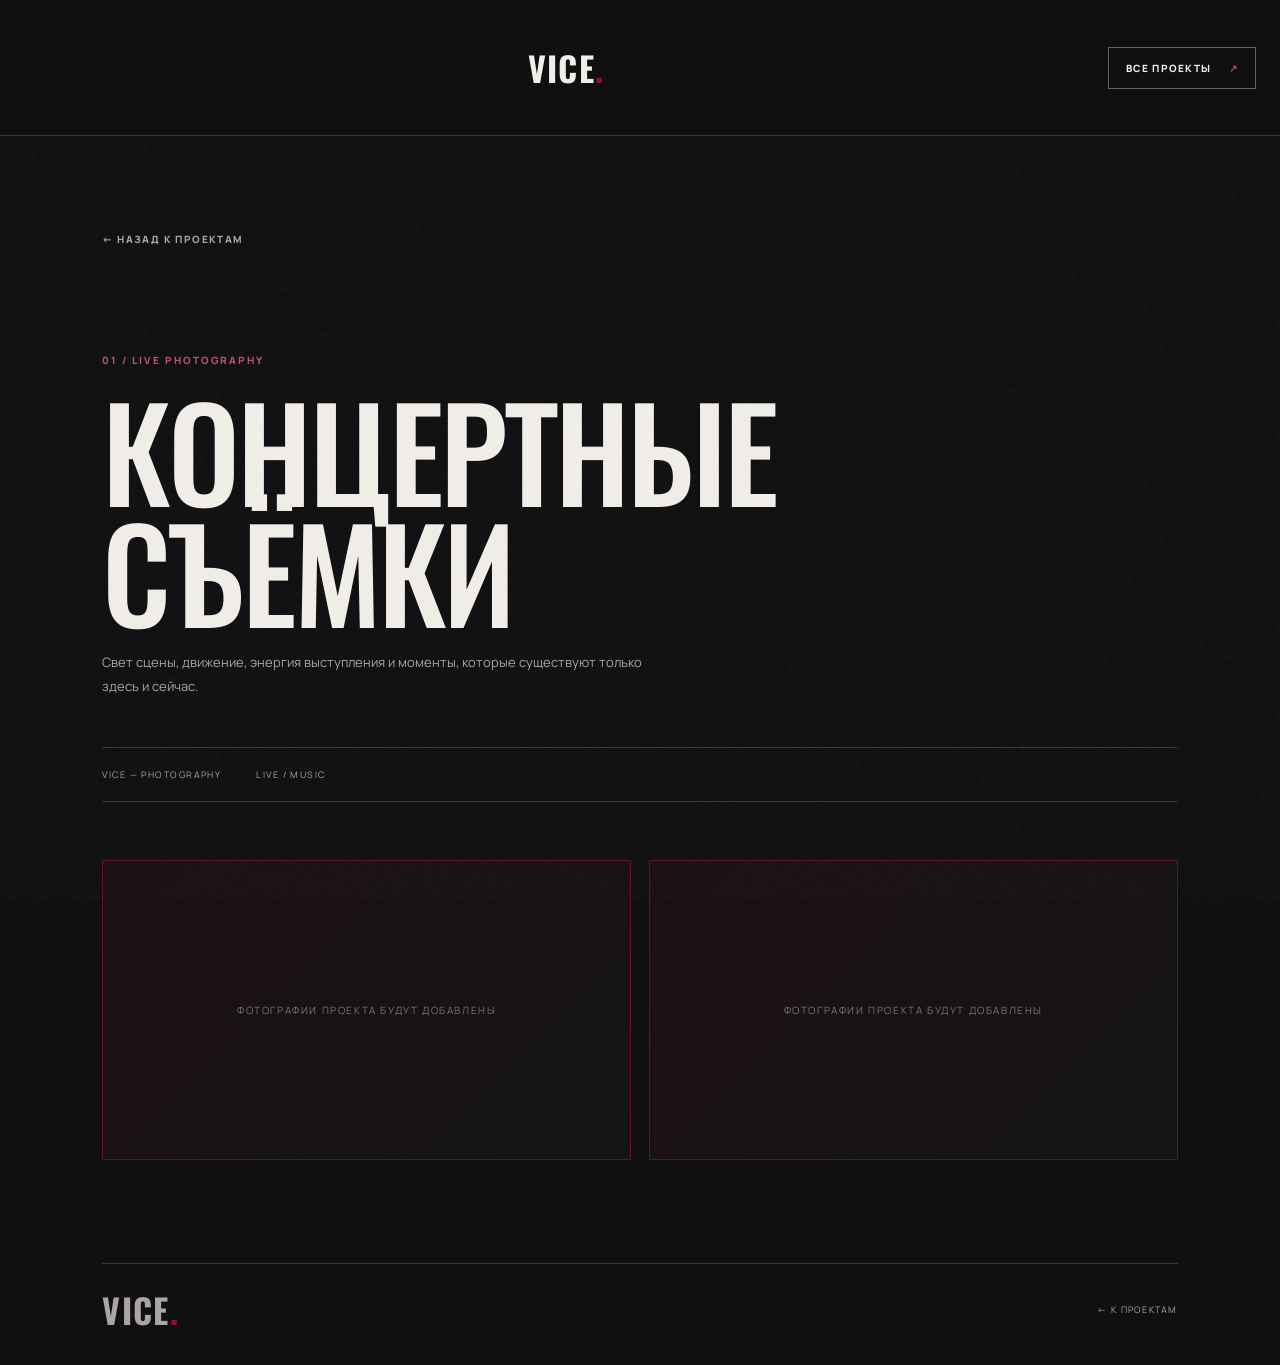
==== concerts.html @ e830e114 "Add concert photography case page" ====
<!doctype html>
<html lang="ru">
<head>
  <meta charset="utf-8">
  <meta name="viewport" content="width=device-width, initial-scale=1">
  <meta name="theme-color" content="#101012">
  <meta name="description" content="VICE — концертные съёмки.">
  <title>VICE — Концертные съёмки</title>
  <link rel="preconnect" href="https://fonts.googleapis.com">
  <link rel="preconnect" href="https://fonts.gstatic.com" crossorigin>
  <link href="https://fonts.googleapis.com/css2?family=Manrope:wght@400;500;600;700;800&family=Oswald:wght@400;500;600;700&display=swap" rel="stylesheet">
  <link rel="stylesheet" href="styles.css?v=20261118-8">
  <style>
    .case-page{min-height:calc(100svh - 86px);padding:7vw 8vw 8vw}
    .case-back{display:inline-flex;align-items:center;gap:14px;color:#aaa5a2;font-size:10px;font-weight:800;letter-spacing:.14em;transition:color .2s}
    .case-back:hover{color:#fff}
    .case-kicker{margin-top:105px;color:#bd5267;font-size:10px;font-weight:800;letter-spacing:.2em}
    .case-title{margin:22px 0 18px;font:500 clamp(54px,10vw,130px)/.95 var(--display);letter-spacing:-.025em;text-transform:uppercase}
    .case-description{max-width:560px;color:#aaa5a2;font-size:13px;line-height:1.9}
    .case-meta{display:flex;gap:35px;margin-top:48px;padding:20px 0;border-top:1px solid rgba(255,255,255,.16);border-bottom:1px solid rgba(255,255,255,.16);color:#aaa5a2;font-size:9px;letter-spacing:.16em;text-transform:uppercase}
    .case-gallery{margin-top:58px;display:grid;grid-template-columns:1fr 1fr;gap:18px}
    .case-placeholder{min-height:300px;border:1px solid rgba(139,16,40,.65);background:linear-gradient(135deg,rgba(139,16,40,.10),rgba(255,255,255,.015));display:flex;align-items:center;justify-content:center;text-align:center;padding:25px;color:#777;font-size:10px;letter-spacing:.16em}
    .case-footer{margin:0 8vw 30px;padding-top:20px;border-top:1px solid rgba(255,255,255,.16);display:flex;justify-content:space-between;align-items:center;color:#aaa5a2;font-size:9px;letter-spacing:.14em}
    @media(max-width:600px){.case-page{padding:8vw 7vw 16vw}.case-kicker{margin-top:85px}.case-meta{gap:16px;flex-wrap:wrap}.case-gallery{grid-template-columns:1fr}.case-placeholder{min-height:230px}.case-footer{margin-left:7vw;margin-right:7vw}}
  </style>
</head>
<body>
  <div class="grain" aria-hidden="true"></div>
  <header class="site-header">
    <a class="wordmark" href="index.html">VICE<span>.</span></a>
    <a class="header-cta" href="index.html#works">ВСЕ ПРОЕКТЫ <span>↗</span></a>
  </header>
  <main class="case-page">
    <a class="case-back" href="index.html#works">← НАЗАД К ПРОЕКТАМ</a>
    <div class="case-kicker">01 / LIVE PHOTOGRAPHY</div>
    <h1 class="case-title">Концертные съёмки</h1>
    <p class="case-description">Свет сцены, движение, энергия выступления и моменты, которые существуют только здесь и сейчас.</p>
    <div class="case-meta"><span>VICE — PHOTOGRAPHY</span><span>LIVE / MUSIC</span></div>
    <section class="case-gallery" aria-label="Фотографии проекта">
      <div class="case-placeholder">ФОТОГРАФИИ ПРОЕКТА БУДУТ ДОБАВЛЕНЫ</div>
      <div class="case-placeholder">ФОТОГРАФИИ ПРОЕКТА БУДУТ ДОБАВЛЕНЫ</div>
    </section>
  </main>
  <footer class="case-footer"><a class="wordmark" href="index.html">VICE<span>.</span></a><a href="index.html#works">← К ПРОЕКТАМ</a></footer>
  <script src="script.js"></script>
</body>
</html>
---- styles.css ----
@import url('https://fonts.googleapis.com/css2?family=Manrope:wght@400;500;600;700;800&family=Oswald:wght@400;500;600;700&display=swap');
:root{--bg:#101012;--panel:#171719;--text:#f1eee9;--muted:#9b9998;--red:#8b1028;--line:rgba(255,255,255,.16);--display:'Oswald',sans-serif;--body:'Manrope',sans-serif}
*{box-sizing:border-box}html{scroll-behavior:smooth}body{margin:0;background:var(--bg);color:var(--text);font-family:var(--body);overflow-x:hidden}a{color:inherit;text-decoration:none}.grain{position:fixed;inset:0;pointer-events:none;z-index:20;opacity:.055;background-image:url("data:image/svg+xml,%3Csvg viewBox='0 0 180 180' xmlns='http://www.w3.org/2000/svg'%3E%3Cfilter id='n'%3E%3CfeTurbulence type='fractalNoise' baseFrequency='.9' numOctaves='3' stitchTiles='stitch'/%3E%3C/filter%3E%3Crect width='100%25' height='100%25' filter='url(%23n)' opacity='.5'/%3E%3C/svg%3E")}
.site-header{height:86px;padding:0 5.2vw;display:flex;align-items:center;justify-content:space-between;border-bottom:1px solid var(--line);position:sticky;top:0;z-index:30;width:100%;background:rgba(16,16,18,.94);backdrop-filter:blur(14px);-webkit-backdrop-filter:blur(14px);transition:height .32s ease,padding .32s ease,background .32s ease}.wordmark{font:700 34px var(--display);letter-spacing:.04em;transition:font-size .32s ease,transform .32s ease}.wordmark span,.statement-mark span{color:var(--red)}.site-header.is-scrolled{height:62px;padding-left:5.2vw;padding-right:5.2vw;background:rgba(16,16,18,.97);box-shadow:0 8px 28px rgba(0,0,0,.18)}.site-header.is-scrolled .wordmark{font-size:27px}.site-header.is-scrolled .header-cta{padding-top:10px;padding-bottom:10px}.main-nav{display:flex;gap:42px;margin-left:10%}.main-nav a,.header-cta{font-size:10px;font-weight:800;letter-spacing:.13em}.main-nav a{color:#c6c3bf;transition:color .2s}.main-nav a:hover,.header-cta:hover{color:#fff}.header-cta{border:1px solid rgba(255,255,255,.35);padding:13px 17px}.header-cta span{color:#c14a61;margin-left:14px}.menu-toggle{display:none;background:none;border:0}
.hero{height:min(850px,100svh);min-height:680px;position:relative;display:flex;align-items:center;padding:100px 10vw 70px;overflow:hidden;background:radial-gradient(ellipse at 72% 43%,#54202a 0,#25161b 28%,#101012 68%)}.hero-image{position:absolute;inset:0 0 0 32%;background:linear-gradient(90deg,#101012 0%,rgba(16,16,18,.48) 34%,rgba(16,16,18,.12) 100%),linear-gradient(0deg,rgba(16,16,18,.65),transparent 55%),url('images/hero.jpg') center 42%/cover no-repeat;opacity:.78}.hero-image-note{position:absolute;right:9%;bottom:12%;font-size:9px;letter-spacing:.2em;color:rgba(255,255,255,.52);border:1px solid rgba(255,255,255,.25);padding:10px 13px}.hero-shade{position:absolute;inset:0;background:linear-gradient(90deg,#101012 0%,rgba(16,16,18,.86) 30%,transparent 100%)}.hero-content{position:relative;z-index:2;width:min(720px,75%)}.eyebrow,.section-kicker{font-size:10px;font-weight:800;letter-spacing:.18em;color:#aaa5a2}.eyebrow{display:flex;align-items:center;gap:13px}.eyebrow-line{height:1px;width:35px;background:var(--red)}h1,h2,.intro-big,.statement p,.contact-title p{font-family:var(--display);font-weight:600;letter-spacing:-.025em}h1{font-size:clamp(90px,13vw,190px);line-height:.82;margin:36px 0 32px}h1 em,h2 em,.intro-big span,.statement em,.contact-title em{font-style:normal;color:var(--red)}.hero-bottom{display:flex;align-items:center;justify-content:space-between;max-width:420px}.hero-bottom p{font-size:12px;line-height:1.9;color:#c2bfbc}.round-link{width:48px;height:48px;border:1px solid rgba(255,255,255,.55);border-radius:50%;display:grid;place-items:center;font-size:22px;transition:.25s}.round-link:hover{background:var(--red);border-color:var(--red);transform:translateY(4px)}.hero-index{position:absolute;bottom:45px;right:5.2vw;font:18px var(--display);letter-spacing:.08em}.hero-index span{color:var(--red);padding:0 8px}.hero-side-label{position:absolute;right:5.2vw;top:48%;writing-mode:vertical-rl;font-size:8px;letter-spacing:.22em;color:#a19a98}
.section-wrap{padding-left:10vw;padding-right:10vw}.intro{padding-top:145px;padding-bottom:150px;display:grid;grid-template-columns:1fr 2fr;gap:5vw}.section-kicker span{color:#c13d57}.intro-big{font-size:clamp(55px,8vw,112px);line-height:.94;margin:0}.intro-foot{display:flex;align-items:flex-end;justify-content:space-between;margin-top:36px}.intro-foot p{max-width:390px;color:#a9a5a2;font-size:13px;line-height:1.9}.asterisk{font-size:55px;color:var(--red);line-height:1}
.works{padding-top:100px;padding-bottom:145px;background:#151517}.section-heading{display:flex;align-items:flex-end;justify-content:space-between;margin-bottom:55px}.section-heading h2,.about-content h2{font-size:clamp(62px,8vw,110px);line-height:.9;margin:25px 0 0}.section-heading>p{font-size:12px;line-height:1.8;color:#9c9896;padding-bottom:7px}.project-grid{display:grid;grid-template-columns:1.18fr .82fr;gap:34px;align-items:start}.project-small{margin-top:115px}.project-visual{position:relative;overflow:hidden;background:#242124;min-height:360px;aspect-ratio:1.12/1}.project-large .project-visual{aspect-ratio:1.12/1}.project-small .project-visual{aspect-ratio:.9/1}.visual-concert{background:linear-gradient(135deg,rgba(12,12,14,.1),rgba(12,12,14,.5)),url('images/concert.jpg') center/cover,#40232c}.visual-portrait{background:linear-gradient(135deg,rgba(12,12,14,.08),rgba(12,12,14,.48)),url('images/portraits.jpg') center/cover,#272326}.placeholder-label{position:absolute;left:20px;bottom:20px;font-size:9px;letter-spacing:.15em;color:rgba(255,255,255,.65);border:1px solid rgba(255,255,255,.35);padding:9px 11px}.project-arrow{position:absolute;right:20px;top:20px;width:42px;height:42px;border:1px solid rgba(255,255,255,.5);border-radius:50%;display:grid;place-items:center;transition:.2s}.project:hover .project-arrow{background:var(--red);border-color:var(--red);transform:rotate(45deg)}.project-meta{display:flex;justify-content:space-between;align-items:flex-end;padding-top:20px}.project-number,.project-type{font-size:9px;letter-spacing:.15em;color:#a6a09d}.project-meta h3{font:500 32px/1.05 var(--display);margin:10px 0 0}.project-type{padding-bottom:4px}
.statement{padding:105px 10vw 115px;text-align:center;background:var(--red);position:relative;overflow:hidden}.statement-mark{font:700 55px var(--display);opacity:.8}.statement-mark span{color:#211317}.statement p{font-size:clamp(52px,9vw,125px);line-height:.95;margin:22px 0}.statement em{color:#211317}.statement>span{font-size:9px;letter-spacing:.22em;color:rgba(255,255,255,.72)}
.about-strip{padding-top:145px;padding-bottom:150px;display:grid;grid-template-columns:1fr 2fr;gap:5vw}.about-content{display:grid;grid-template-columns:1.2fr .8fr;column-gap:5vw;align-items:end}.about-content h2{grid-column:1/-1;margin:0 0 36px}.about-content p{font-size:13px;line-height:1.9;color:#aaa5a2;max-width:360px;margin:0}.text-link{font-size:10px;letter-spacing:.15em;font-weight:800;border-bottom:1px solid var(--red);padding-bottom:12px;justify-self:start}.text-link span{color:#c13d57;margin-left:20px}
.contact-section{background:#171719;padding:35px 5.2vw 25px}.contact-top{display:flex;justify-content:space-between;border-bottom:1px solid var(--line);padding-bottom:18px;font-size:9px;letter-spacing:.16em;color:#aaa5a2}.contact-main{padding:100px 5vw 110px;display:grid;grid-template-columns:1fr 1fr;gap:8vw;align-items:center}.contact-title{display:flex;flex-direction:column;align-items:flex-start}.mail-symbol{font-size:31px;color:var(--red);margin-bottom:24px}.contact-title p{font-size:clamp(58px,7vw,100px);line-height:.9;margin:0}.contact-caption{font-size:9px;letter-spacing:.2em;color:#a7a19e;margin-top:27px}.contact-list a{display:grid;grid-template-columns:70px 25px 1fr 25px;align-items:center;border-bottom:1px solid var(--line);padding:22px 0;font-size:13px;transition:padding .2s}.contact-list a:hover{padding-left:10px}.contact-label{font-size:10px;font-weight:800;letter-spacing:.13em;color:#8b1028}.contact-dash{color:#eee}.contact-list b{font-size:18px;font-weight:400;text-align:right}.site-footer{border-top:1px solid var(--line);padding-top:22px;display:flex;align-items:center;justify-content:space-between}.site-footer .wordmark{font-size:27px}.site-footer>span,.site-footer>a:last-child{font-size:8px;letter-spacing:.16em;color:#aaa5a2}
@media(max-width:800px){.site-header{height:72px;padding:0 6vw}.site-header.is-scrolled{height:58px;padding-left:6vw;padding-right:6vw}.main-nav{gap:20px;margin-left:0}.main-nav a,.header-cta{font-size:8px}.hero{min-height:650px;height:90svh;padding-left:7vw}.hero-image{left:12%;opacity:.58}.hero-content{width:90%}.hero-side-label{display:none}.section-wrap{padding-left:7vw;padding-right:7vw}.intro,.about-strip{grid-template-columns:1fr;gap:35px;padding-top:100px;padding-bottom:105px}.intro-foot{max-width:570px}.works{padding-top:85px;padding-bottom:100px}.project-grid{gap:22px}.project-small{margin-top:75px}.project-visual{min-height:260px}.contact-main{padding:80px 2vw;gap:5vw}.contact-title p{font-size:clamp(54px,8vw,80px)}}
@media(max-width:560px){.site-header{height:68px}.site-header.is-scrolled{height:54px;padding-left:6vw;padding-right:6vw}.site-header.is-scrolled .wordmark{font-size:25px}.wordmark{font-size:30px}.main-nav{display:none;position:absolute;top:68px;left:0;right:0;background:#171719;padding:25px 7vw 30px;flex-direction:column;gap:22px;border-bottom:1px solid var(--line)}.main-nav.open{display:flex}.main-nav a{font-size:11px}.header-cta{margin-left:auto;margin-right:18px;padding:11px 12px}.menu-toggle{display:flex;width:27px;height:25px;flex-direction:column;justify-content:center;gap:6px;padding:0}.menu-toggle span{height:1px;width:25px;background:#fff}.hero{min-height:680px;height:92svh;padding:110px 7vw 70px}.hero-image{inset:0 0 0 0;background-position:58% center;opacity:.52}.hero-shade{background:linear-gradient(90deg,rgba(16,16,18,.92),rgba(16,16,18,.35)),linear-gradient(0deg,#101012 0%,transparent 45%)}.hero-content{width:100%}h1{font-size:clamp(82px,21vw,125px);margin:34px 0}.hero-bottom{max-width:100%}.hero-index{bottom:25px;right:7vw}.intro{padding-top:85px;padding-bottom:90px}.intro-big{font-size:clamp(54px,14vw,78px)}.intro-foot p{font-size:12px}.asterisk{font-size:40px}.works{padding-top:75px;padding-bottom:85px}.section-heading{align-items:flex-end;margin-bottom:35px}.section-heading h2,.about-content h2{font-size:clamp(58px,15vw,82px)}.section-heading>p{font-size:10px}.project-grid{grid-template-columns:1fr;gap:45px}.project-small{margin-top:0;width:83%;justify-self:end}.project-visual{min-height:0}.project-meta h3{font-size:29px}.project-type{font-size:8px}.statement{padding:80px 5vw}.statement p{font-size:clamp(48px,12vw,72px)}.statement>span{font-size:8px}.about-strip{padding-top:85px;padding-bottom:90px}.about-content{grid-template-columns:1fr;gap:24px}.about-content h2{margin-bottom:5px}.about-content p{font-size:12px}.contact-section{padding:25px 6vw 20px}.contact-main{grid-template-columns:1fr;gap:55px;padding:65px 0 75px}.contact-title p{font-size:clamp(64px,16vw,88px)}.contact-list a{grid-template-columns:55px 18px 1fr 20px;font-size:11px;padding:19px 0}.contact-list b{font-size:16px}.site-footer{gap:10px}.site-footer>span{display:none}.site-footer>a:last-child{font-size:8px}}


/* VICE animated editorial masthead */
.masthead-banner{height:clamp(390px,43vw,570px);min-height:360px;position:relative;overflow:hidden;background:#f1eee5;color:#8b1028;border-top:9px solid #101012;border-bottom:9px solid #101012;isolation:isolate}
.masthead-banner:before{content:"";position:absolute;inset:0;pointer-events:none;opacity:.12;background-image:radial-gradient(#6b5b50 .65px,transparent .65px);background-size:4px 4px;z-index:0}
.marquee-row{position:absolute;left:0;width:100%;overflow:hidden;white-space:nowrap;font-family:var(--display);font-size:clamp(54px,8.2vw,116px);font-weight:600;line-height:.95;letter-spacing:.005em;color:#8b1028;z-index:1}
.marquee-one{top:12%}.marquee-two{top:39%}.marquee-three{top:66%}
.marquee-track{display:flex;width:max-content;will-change:transform;backface-visibility:hidden;animation:vice-marquee-right 48s linear infinite}
.marquee-two .marquee-track{animation-name:vice-marquee-left;animation-duration:48s}
.marquee-three .marquee-track{animation-name:vice-marquee-right;animation-duration:48s}
.marquee-track span{flex:none;padding-right:.1em}
.masthead-portrait{position:absolute;z-index:3;left:50%;bottom:0;transform:translateX(-50%);height:98%;width:auto;max-width:56%;object-fit:contain;object-position:center bottom;filter:drop-shadow(0 1px 0 rgba(0,0,0,.08));pointer-events:none}
.masthead-star{position:absolute;z-index:2;width:clamp(30px,4.8vw,66px);height:auto;object-fit:contain;opacity:.9;pointer-events:none}
.masthead-star-left{left:17%;top:31%;transform:rotate(-13deg)}
.masthead-star-left-small{left:27%;top:67%;width:clamp(19px,2.7vw,38px);transform:rotate(12deg)}
.masthead-star-right{right:17%;top:29%;transform:rotate(15deg)}
.masthead-star-right-small{right:27%;top:65%;width:clamp(19px,2.7vw,38px);transform:rotate(-10deg)}
.masthead-signature{position:absolute;z-index:4;left:2.2%;right:2.2%;bottom:14px;display:flex;justify-content:space-between;font-size:8px;font-weight:800;letter-spacing:.18em;color:rgba(30,22,22,.68);pointer-events:none}
@keyframes vice-marquee-right{from{transform:translateX(-50%)}to{transform:translateX(0)}}
@keyframes vice-marquee-left{from{transform:translateX(0)}to{transform:translateX(-50%)}}
@media(max-width:700px){.masthead-banner{height:390px;min-height:390px;border-width:6px}.marquee-row{font-size:clamp(48px,12vw,76px)}.marquee-one{top:15%}.marquee-two{top:42%}.marquee-three{top:69%}.masthead-portrait{height:86%;max-width:82%}.masthead-star-left{left:7%;top:34%}.masthead-star-left-small{left:17%;top:69%}.masthead-star-right{right:7%;top:33%}.masthead-star-right-small{right:17%;top:68%}.masthead-signature{font-size:7px;bottom:10px}}
@media(prefers-reduced-motion:reduce){.marquee-track{animation:none}}


/* VICE image logo in the sticky navigation */
.site-header .wordmark{display:flex;align-items:center;line-height:0}
.site-header .site-logo{display:block;width:auto;height:48px;max-width:min(220px,24vw);object-fit:contain;transition:height .32s ease,transform .32s ease}
.site-header.is-scrolled .site-logo{height:32px}
@media(max-width:800px){
  .site-header .site-logo{height:43px;max-width:190px}
  .site-header.is-scrolled .site-logo{height:29px}
}
@media(max-width:560px){
  .site-header .site-logo{height:39px;max-width:155px}
  .site-header.is-scrolled .site-logo{height:27px}
}

/* Hard bounds for the header logo: keep the artwork inside the navigation bar. */
.site-header a.wordmark{display:flex;align-items:center;justify-content:flex-start;width:150px;height:54px;min-width:0;overflow:hidden;flex:0 0 150px}
.site-header a.wordmark img.site-logo{display:block!important;width:100%!important;height:42px!important;max-width:150px!important;max-height:42px!important;min-width:0;object-fit:contain!important;object-position:left center;flex:none}
.site-header.is-scrolled a.wordmark{height:42px}
.site-header.is-scrolled a.wordmark img.site-logo{height:30px!important;max-height:30px!important}
@media(max-width:800px){
 .site-header a.wordmark{width:132px;height:48px;flex-basis:132px}
 .site-header a.wordmark img.site-logo{height:37px!important;max-width:132px!important;max-height:37px!important}
 .site-header.is-scrolled a.wordmark img.site-logo{height:27px!important;max-height:27px!important}
}
@media(max-width:560px){
 .site-header a.wordmark{width:112px;height:44px;flex-basis:112px}
 .site-header a.wordmark img.site-logo{height:34px!important;max-width:112px!important;max-height:34px!important}
 .site-header.is-scrolled a.wordmark img.site-logo{height:25px!important;max-height:25px!important}
}


/* Centered VICE header: large at the top, compact on scroll */
.site-header{height:112px!important;padding:0 24px!important;display:flex!important;align-items:center!important;justify-content:center!important}
.site-header a.wordmark{display:flex!important;align-items:center!important;justify-content:center!important;width:auto!important;height:88px!important;min-width:0!important;flex:0 0 auto!important;overflow:visible!important;margin:0 auto!important}
.site-header a.wordmark img.site-logo{display:block!important;width:auto!important;height:76px!important;max-width:min(340px,70vw)!important;max-height:76px!important;object-fit:contain!important;object-position:center!important;flex:none!important;transition:height .32s ease,max-height .32s ease!important}
.site-header.is-scrolled{height:62px!important;padding:0 24px!important}
.site-header.is-scrolled a.wordmark{height:48px!important}
.site-header.is-scrolled a.wordmark img.site-logo{height:30px!important;max-height:30px!important}
@media(max-width:800px){
 .site-header{height:94px!important}
 .site-header a.wordmark{height:76px!important}
 .site-header a.wordmark img.site-logo{height:64px!important;max-width:75vw!important;max-height:64px!important}
 .site-header.is-scrolled{height:58px!important}
 .site-header.is-scrolled a.wordmark img.site-logo{height:27px!important;max-height:27px!important}
}
@media(max-width:560px){
 .site-header{height:82px!important}
 .site-header a.wordmark{height:68px!important}
 .site-header a.wordmark img.site-logo{height:56px!important;max-width:78vw!important;max-height:56px!important}
 .site-header.is-scrolled{height:54px!important}
 .site-header.is-scrolled a.wordmark img.site-logo{height:25px!important;max-height:25px!important}
}


/* Larger centered VICE logo — compact size remains unchanged after scrolling */
.site-header{height:136px!important}
.site-header a.wordmark{height:112px!important}
.site-header a.wordmark img.site-logo{height:100px!important;max-height:100px!important;max-width:min(420px,78vw)!important}
@media(max-width:800px){
 .site-header{height:116px!important}
 .site-header a.wordmark{height:98px!important}
 .site-header a.wordmark img.site-logo{height:84px!important;max-height:84px!important;max-width:82vw!important}
}
@media(max-width:560px){
 .site-header{height:102px!important}
 .site-header a.wordmark{height:88px!important}
 .site-header a.wordmark img.site-logo{height:70px!important;max-height:70px!important;max-width:84vw!important}
}


/* Keep the centered VICE logo more prominent while scrolling */
.site-header.is-scrolled{height:82px!important;padding:0 24px!important}
.site-header.is-scrolled a.wordmark{height:68px!important}
.site-header.is-scrolled a.wordmark img.site-logo{height:56px!important;max-height:56px!important}
@media(max-width:800px){
 .site-header.is-scrolled{height:76px!important}
 .site-header.is-scrolled a.wordmark{height:64px!important}
 .site-header.is-scrolled a.wordmark img.site-logo{height:50px!important;max-height:50px!important}
}
@media(max-width:560px){
 .site-header.is-scrolled{height:70px!important}
 .site-header.is-scrolled a.wordmark{height:58px!important}
 .site-header.is-scrolled a.wordmark img.site-logo{height:44px!important;max-height:44px!important}
}


/* Stronger scroll-state logo size so the change is clearly visible */
.site-header.is-scrolled{height:100px!important;padding:0 24px!important}
.site-header.is-scrolled a.wordmark{height:88px!important}
.site-header.is-scrolled a.wordmark img.site-logo{height:78px!important;max-height:78px!important;max-width:min(420px,78vw)!important}
@media(max-width:800px){
 .site-header.is-scrolled{height:90px!important}
 .site-header.is-scrolled a.wordmark{height:80px!important}
 .site-header.is-scrolled a.wordmark img.site-logo{height:68px!important;max-height:68px!important;max-width:82vw!important}
}
@media(max-width:560px){
 .site-header.is-scrolled{height:82px!important}
 .site-header.is-scrolled a.wordmark{height:72px!important}
 .site-header.is-scrolled a.wordmark img.site-logo{height:60px!important;max-height:60px!important;max-width:84vw!important}
}


/* Wide cinematic camera-aperture film strip */
.aperture-film{position:relative;width:100%;height:clamp(170px,28.125vw,360px);overflow:hidden;background:#080809;border-top:1px solid rgba(255,255,255,.12);border-bottom:1px solid rgba(255,255,255,.12);isolation:isolate}
.aperture-film-video{display:block;width:100%;height:100%;object-fit:cover;object-position:center}
.aperture-film:after{content:"";position:absolute;inset:0;pointer-events:none;background:linear-gradient(90deg,rgba(16,16,18,.16),transparent 22%,transparent 78%,rgba(16,16,18,.16))}
@media(max-width:560px){.aperture-film{height:clamp(125px,42vw,210px)}.aperture-film-video{object-fit:cover}}
@media(prefers-reduced-motion:reduce){.aperture-film-video{visibility:hidden}}


/* Full-bleed looping video background for the VICE hero */
.hero-image{inset:0!important;left:0!important;right:0!important;opacity:1!important;background:#080809!important;overflow:hidden!important}
.hero-background-video{position:absolute;inset:0;width:100%;height:100%;display:block;object-fit:cover;object-position:center}
.hero-shade{z-index:1;background:linear-gradient(90deg,rgba(16,16,18,.82) 0%,rgba(16,16,18,.42) 48%,rgba(16,16,18,.12) 100%),linear-gradient(0deg,rgba(16,16,18,.48),transparent 55%)!important}
.hero-content,.hero-index,.hero-side-label{z-index:2}


/* Extra scattered stars in the masthead banner */
.masthead-star-extra{z-index:2;opacity:.88}
.star-extra-1{left:5%;top:9%;width:clamp(18px,2.8vw,40px);transform:rotate(18deg)}
.star-extra-2{left:8%;top:80%;width:clamp(22px,3.2vw,44px);transform:rotate(-16deg)}
.star-extra-3{left:38%;top:8%;width:clamp(17px,2.3vw,32px);transform:rotate(-8deg)}
.star-extra-4{left:39%;top:83%;width:clamp(18px,2.5vw,35px);transform:rotate(21deg)}
.star-extra-5{right:5%;top:10%;width:clamp(20px,3vw,42px);transform:rotate(-14deg)}
.star-extra-6{right:8%;top:80%;width:clamp(17px,2.6vw,36px);transform:rotate(12deg)}
.star-extra-7{right:38%;top:7%;width:clamp(16px,2.2vw,30px);transform:rotate(22deg)}
.star-extra-8{right:39%;top:84%;width:clamp(20px,2.8vw,39px);transform:rotate(-19deg)}
@media(max-width:700px){
  .star-extra-1{left:2%;top:8%;width:23px}
  .star-extra-2{left:3%;top:86%;width:25px}
  .star-extra-3{left:30%;top:7%;width:19px}
  .star-extra-4{left:30%;top:88%;width:21px}
  .star-extra-5{right:2%;top:8%;width:24px}
  .star-extra-6{right:3%;top:86%;width:22px}
  .star-extra-7{right:30%;top:7%;width:18px}
  .star-extra-8{right:30%;top:88%;width:23px}
}


/* Three-line hero headline: IDEA / PHOTO / EDITING */
.hero-title{display:flex;flex-direction:column;align-items:flex-start;gap:.14em;line-height:.88}
.hero-title .title-line,.hero-title span{display:block}
.hero-title .title-light{color:#f1eee9}
.hero-title .title-middle{color:#bd5267}
.hero-title .title-red{color:#8b1028}
@media(max-width:560px){
  .hero-title{font-size:clamp(76px,18vw,112px);line-height:.84;margin:34px 0}
}


/* Text-only project links inspired by the Framer layout */
.works{background:#151517}
.section-heading{justify-content:center;text-align:center;margin-bottom:34px}
.section-heading h2{margin:0}
.project-grid{display:block}
.project-list{width:100%;border-top:1px solid rgba(139,16,40,.8)}
.project-text-link{position:relative;display:flex;min-height:250px;padding:54px 5vw 42px;flex-direction:column;align-items:center;justify-content:center;text-align:center;border-bottom:1px solid rgba(139,16,40,.8);transition:background .25s ease}
.project-text-link:hover{background:rgba(139,16,40,.07)}
.project-cross{font:300 30px/1 var(--display);color:var(--red);margin-bottom:42px;transition:transform .25s ease}
.project-text-link:hover .project-cross{transform:rotate(45deg)}
.project-text-link h3{font:500 clamp(38px,6.5vw,68px)/1.05 var(--display);color:#f1eee9;margin:0}
.project-text-link p{font:400 12px/1.6 var(--body);letter-spacing:.08em;color:var(--red);margin:14px 0 0}
@media(max-width:560px){
 .section-heading{margin-bottom:28px}
 .project-text-link{min-height:215px;padding:42px 6vw 34px}
 .project-cross{margin-bottom:32px;font-size:26px}
 .project-text-link h3{font-size:clamp(32px,9vw,48px)}
 .project-text-link p{font-size:10px}
}
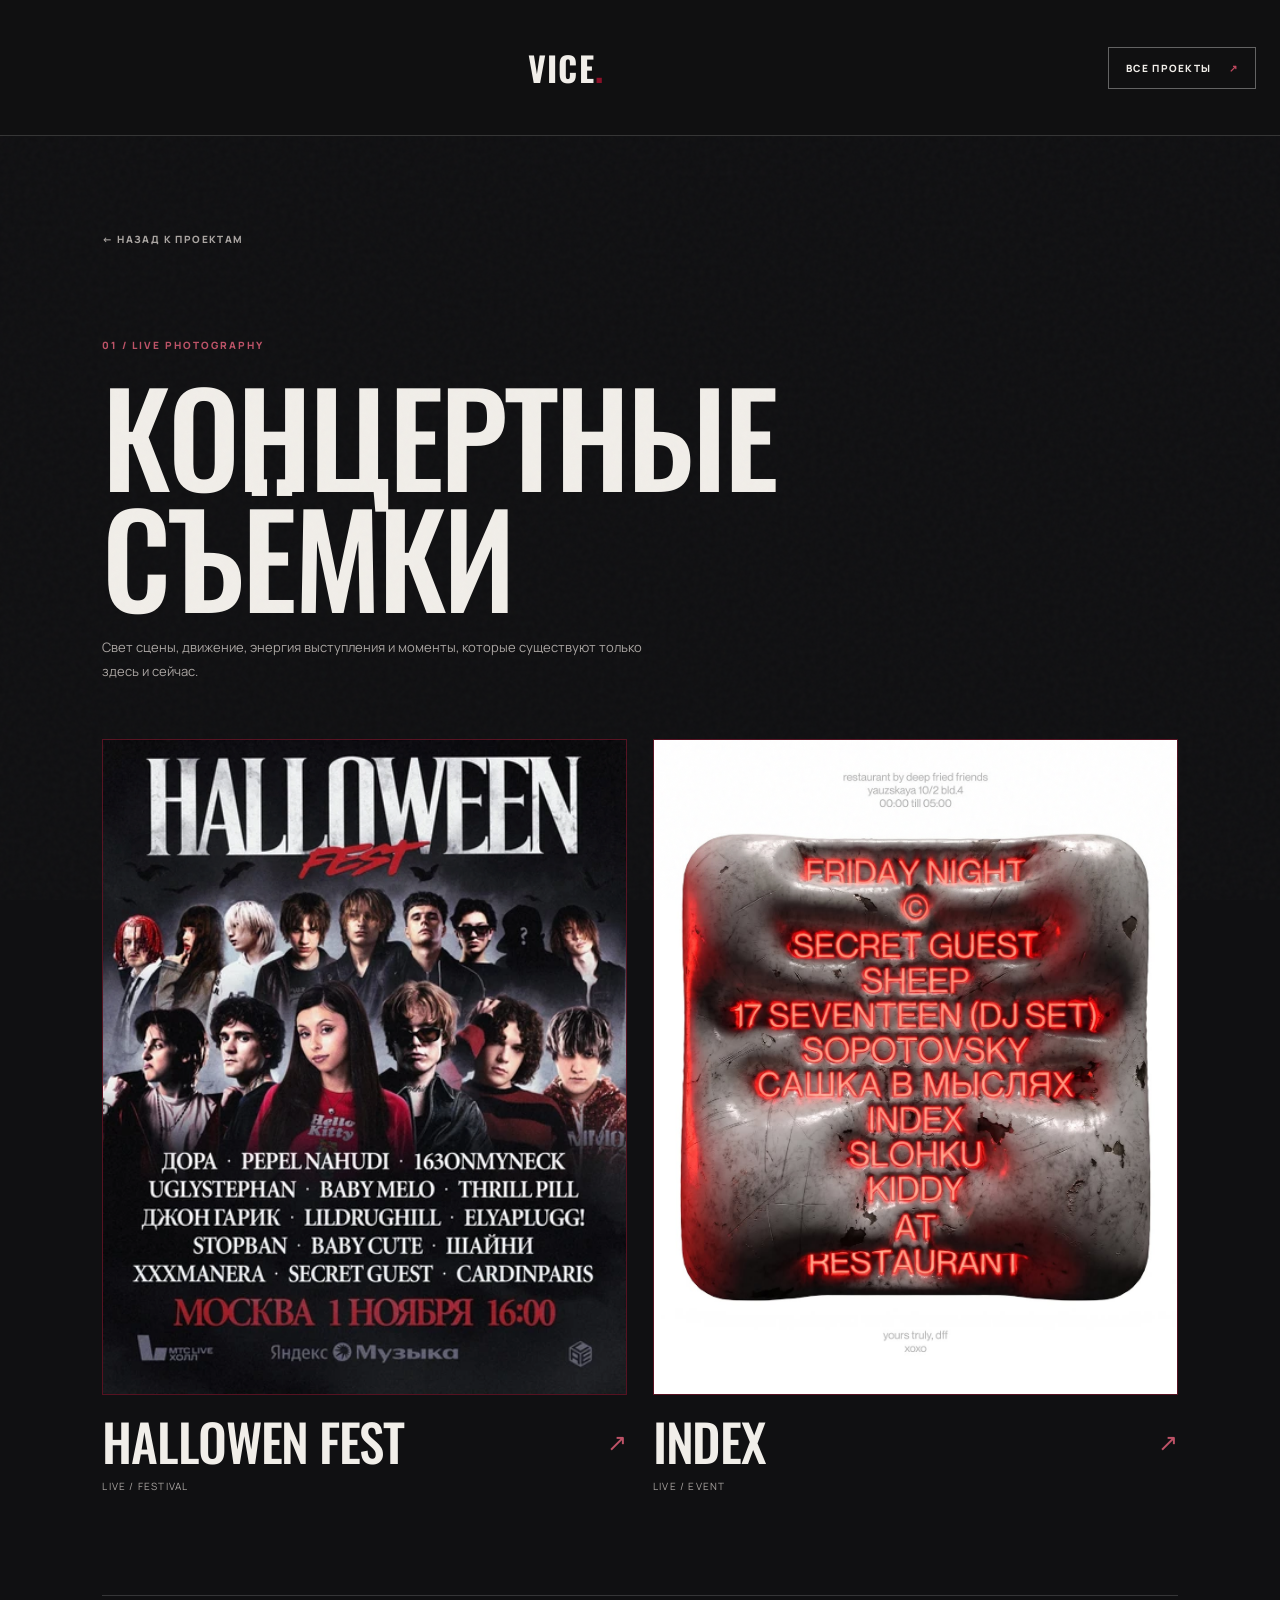
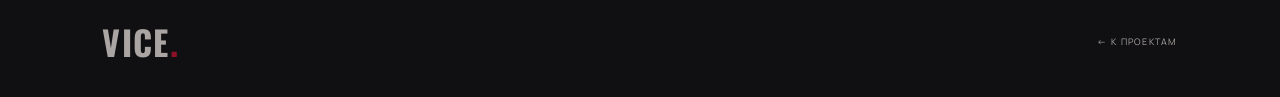
==== commit cb3fb5fd: "Show concert poster projects with individual gallery links" ====
--- a/concerts.html
+++ b/concerts.html
@@ -4,24 +4,31 @@
   <meta charset="utf-8">
   <meta name="viewport" content="width=device-width, initial-scale=1">
   <meta name="theme-color" content="#101012">
-  <meta name="description" content="VICE — концертные съёмки.">
+  <meta name="description" content="VICE — концертные проекты и live-фотография.">
   <title>VICE — Концертные съёмки</title>
   <link rel="preconnect" href="https://fonts.googleapis.com">
   <link rel="preconnect" href="https://fonts.gstatic.com" crossorigin>
   <link href="https://fonts.googleapis.com/css2?family=Manrope:wght@400;500;600;700;800&family=Oswald:wght@400;500;600;700&display=swap" rel="stylesheet">
-  <link rel="stylesheet" href="styles.css?v=20261118-8">
+  <link rel="stylesheet" href="styles.css?v=20261118-10">
   <style>
     .case-page{min-height:calc(100svh - 86px);padding:7vw 8vw 8vw}
     .case-back{display:inline-flex;align-items:center;gap:14px;color:#aaa5a2;font-size:10px;font-weight:800;letter-spacing:.14em;transition:color .2s}
     .case-back:hover{color:#fff}
-    .case-kicker{margin-top:105px;color:#bd5267;font-size:10px;font-weight:800;letter-spacing:.2em}
+    .case-kicker{margin-top:90px;color:#bd5267;font-size:10px;font-weight:800;letter-spacing:.2em}
     .case-title{margin:22px 0 18px;font:500 clamp(54px,10vw,130px)/.95 var(--display);letter-spacing:-.025em;text-transform:uppercase}
     .case-description{max-width:560px;color:#aaa5a2;font-size:13px;line-height:1.9}
-    .case-meta{display:flex;gap:35px;margin-top:48px;padding:20px 0;border-top:1px solid rgba(255,255,255,.16);border-bottom:1px solid rgba(255,255,255,.16);color:#aaa5a2;font-size:9px;letter-spacing:.16em;text-transform:uppercase}
-    .case-gallery{margin-top:58px;display:grid;grid-template-columns:1fr 1fr;gap:18px}
-    .case-placeholder{min-height:300px;border:1px solid rgba(139,16,40,.65);background:linear-gradient(135deg,rgba(139,16,40,.10),rgba(255,255,255,.015));display:flex;align-items:center;justify-content:center;text-align:center;padding:25px;color:#777;font-size:10px;letter-spacing:.16em}
+    .concert-projects{margin-top:55px;display:grid;grid-template-columns:repeat(2,minmax(0,1fr));gap:26px}
+    .concert-project{display:block;min-width:0}
+    .concert-poster{width:100%;aspect-ratio:4/5;overflow:hidden;background:#171719;border:1px solid rgba(139,16,40,.55)}
+    .concert-poster img{display:block;width:100%;height:100%;object-fit:cover;transition:transform .55s ease,opacity .3s ease}
+    .concert-project:hover .concert-poster img{transform:scale(1.035);opacity:.88}
+    .concert-project-title{display:flex;align-items:center;justify-content:space-between;gap:16px;margin-top:20px}
+    .concert-project-title h2{margin:0;font:500 clamp(30px,4vw,52px)/1.05 var(--display);text-transform:uppercase}
+    .concert-project-title span{color:#bd5267;font-size:24px;transition:transform .25s}
+    .concert-project:hover .concert-project-title span{transform:translate(4px,-4px)}
+    .concert-project p{margin:10px 0 0;color:#aaa5a2;font-size:10px;letter-spacing:.12em}
     .case-footer{margin:0 8vw 30px;padding-top:20px;border-top:1px solid rgba(255,255,255,.16);display:flex;justify-content:space-between;align-items:center;color:#aaa5a2;font-size:9px;letter-spacing:.14em}
-    @media(max-width:600px){.case-page{padding:8vw 7vw 16vw}.case-kicker{margin-top:85px}.case-meta{gap:16px;flex-wrap:wrap}.case-gallery{grid-template-columns:1fr}.case-placeholder{min-height:230px}.case-footer{margin-left:7vw;margin-right:7vw}}
+    @media(max-width:650px){.case-page{padding:8vw 7vw 16vw}.case-kicker{margin-top:75px}.concert-projects{grid-template-columns:1fr;gap:42px}.concert-project-title h2{font-size:38px}.case-footer{margin-left:7vw;margin-right:7vw}}
   </style>
 </head>
 <body>
@@ -35,10 +42,17 @@
     <div class="case-kicker">01 / LIVE PHOTOGRAPHY</div>
     <h1 class="case-title">Концертные съёмки</h1>
     <p class="case-description">Свет сцены, движение, энергия выступления и моменты, которые существуют только здесь и сейчас.</p>
-    <div class="case-meta"><span>VICE — PHOTOGRAPHY</span><span>LIVE / MUSIC</span></div>
-    <section class="case-gallery" aria-label="Фотографии проекта">
-      <div class="case-placeholder">ФОТОГРАФИИ ПРОЕКТА БУДУТ ДОБАВЛЕНЫ</div>
-      <div class="case-placeholder">ФОТОГРАФИИ ПРОЕКТА БУДУТ ДОБАВЛЕНЫ</div>
+    <section class="concert-projects" aria-label="Концертные проекты">
+      <a class="concert-project" href="hallowen-fest.html">
+        <div class="concert-poster"><img src="images/projects/concerts/Hallowen%20fest/%D0%B0%D1%84%D0%B8%D1%88%D0%B0%20hallowen%20fest.webp" alt="Афиша Hallowen Fest"></div>
+        <div class="concert-project-title"><h2>Hallowen Fest</h2><span>↗</span></div>
+        <p>LIVE / FESTIVAL</p>
+      </a>
+      <a class="concert-project" href="index-event.html">
+        <div class="concert-poster"><img src="images/projects/concerts/INDEX/%D0%90%D0%A4%D0%98%D0%A8%D0%90%20%D0%B8%D0%BD%D0%B4%D0%B5%D0%BA%D1%81.jpg" alt="Афиша INDEX"></div>
+        <div class="concert-project-title"><h2>INDEX</h2><span>↗</span></div>
+        <p>LIVE / EVENT</p>
+      </a>
     </section>
   </main>
   <footer class="case-footer"><a class="wordmark" href="index.html">VICE<span>.</span></a><a href="index.html#works">← К ПРОЕКТАМ</a></footer>
--- a/styles.css
+++ b/styles.css
@@ -202,3 +202,51 @@
  .project-text-link h3{font-size:clamp(32px,9vw,48px)}
  .project-text-link p{font-size:10px}
 }
+
+
+/* Project rows with matched 2:1 banner slots */
+.project-text-link{
+  min-height:0;
+  padding:38px 5vw;
+  display:grid;
+  grid-template-columns:minmax(0,1fr) minmax(280px,42%);
+  align-items:center;
+  gap:5vw;
+  text-align:left;
+}
+.project-text-link.project-portraits{
+  grid-template-columns:minmax(280px,42%) minmax(0,1fr);
+}
+.project-copy{display:flex;flex-direction:column;align-items:flex-start;justify-content:center;min-width:0}
+.project-copy .project-cross{margin:0 0 22px}
+.project-copy h3{font-size:clamp(34px,4.2vw,60px);line-height:1.08}
+.project-copy p{max-width:540px;font-size:10px;line-height:1.7}
+/* Align the right-hand project title with the shared vertical guide */
+.project-portraits .project-copy{margin-left:6.5vw}
+
+.project-banner-placeholder{
+  width:100%;
+  aspect-ratio:2 / 1;
+  border:1px solid rgba(139,16,40,.65);
+  background:linear-gradient(135deg,rgba(139,16,40,.055),rgba(255,255,255,.012));
+  box-shadow:inset 0 0 35px rgba(0,0,0,.18);
+}
+.project-text-link:hover .project-banner-placeholder{
+  border-color:rgba(189,82,103,.85);
+  background:linear-gradient(135deg,rgba(139,16,40,.10),rgba(255,255,255,.02));
+}
+@media(max-width:700px){
+  .project-text-link,.project-text-link.project-portraits{
+    grid-template-columns:1fr;
+    gap:24px;
+    padding:30px 5vw;
+  }
+  .project-live .project-copy{order:0}
+  .project-live .project-banner-placeholder{order:1}
+  .project-portraits .project-banner-placeholder{order:1}
+  .project-portraits .project-copy{order:0}
+  .project-portraits .project-copy{margin-left:0}
+  .project-copy .project-cross{margin-bottom:15px}
+  .project-copy h3{font-size:clamp(30px,7vw,44px)}
+  .project-copy p{font-size:9px}
+}
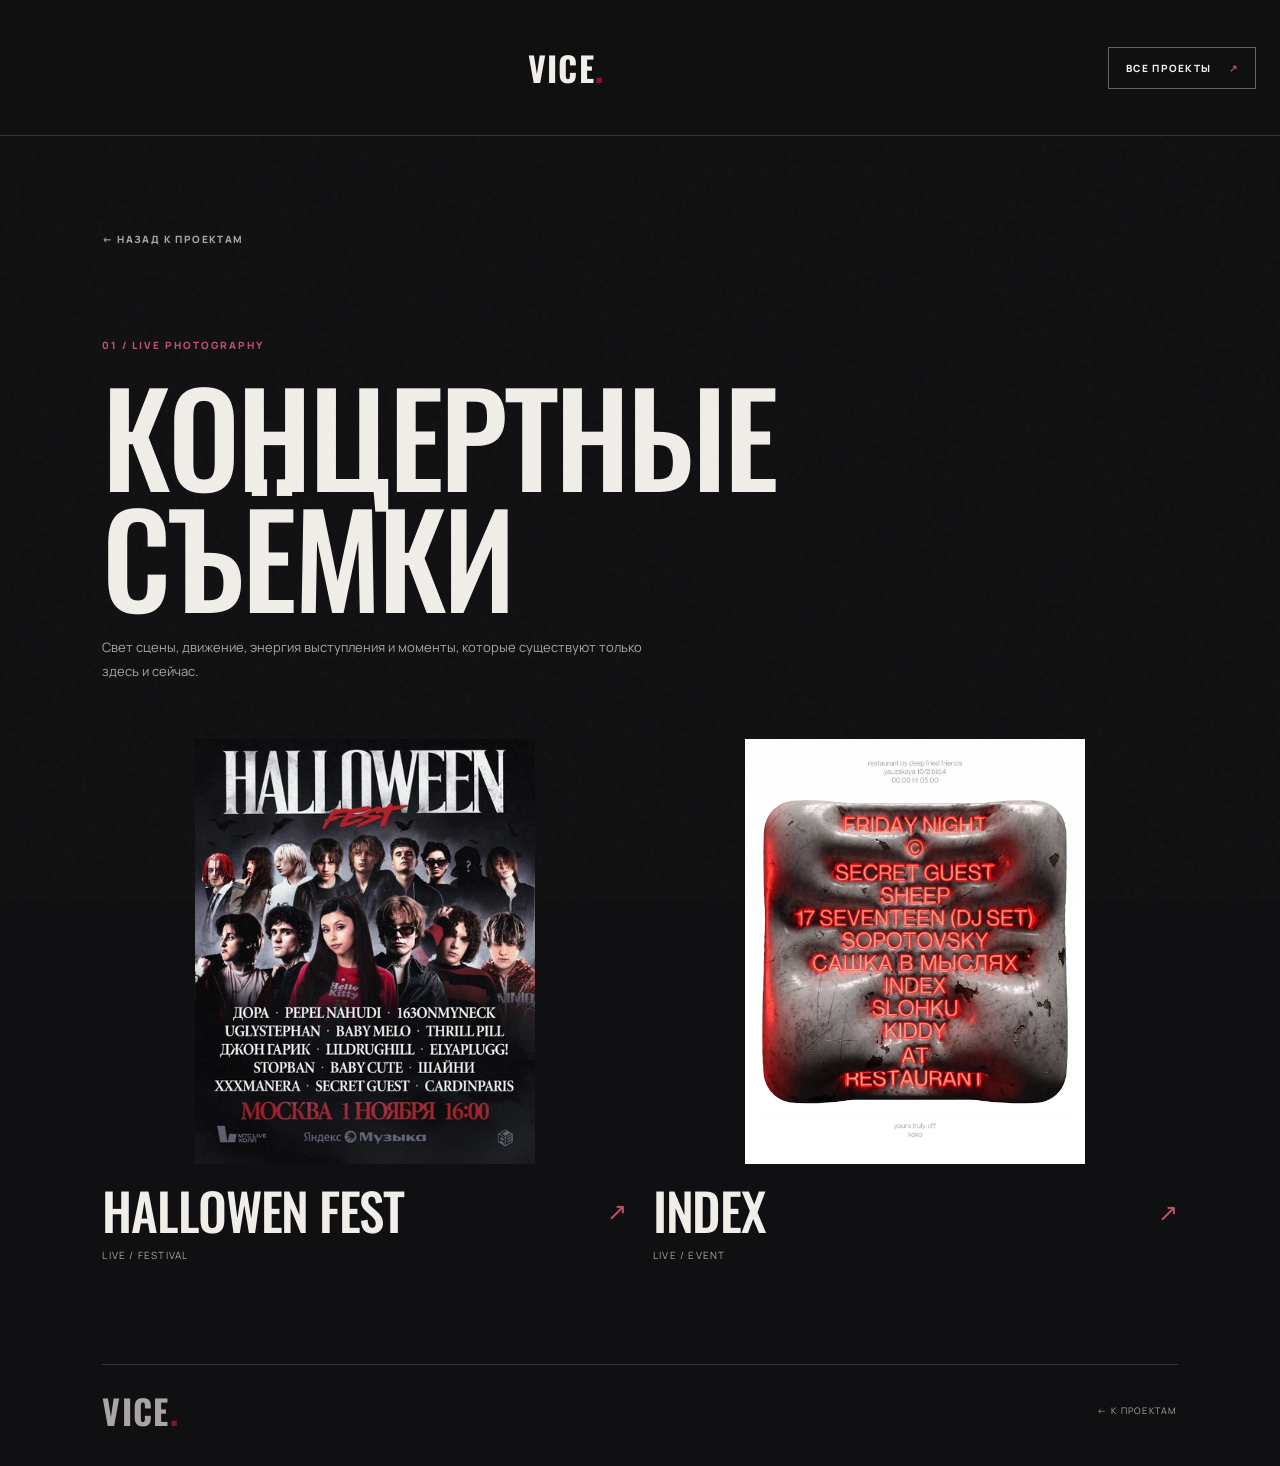
==== commit 898917e3: "Resize concert posters without cropping" ====
--- a/concerts.html
+++ b/concerts.html
@@ -19,16 +19,16 @@
     .case-description{max-width:560px;color:#aaa5a2;font-size:13px;line-height:1.9}
     .concert-projects{margin-top:55px;display:grid;grid-template-columns:repeat(2,minmax(0,1fr));gap:26px}
     .concert-project{display:block;min-width:0}
-    .concert-poster{width:100%;aspect-ratio:4/5;overflow:hidden;background:#171719;border:1px solid rgba(139,16,40,.55)}
-    .concert-poster img{display:block;width:100%;height:100%;object-fit:cover;transition:transform .55s ease,opacity .3s ease}
-    .concert-project:hover .concert-poster img{transform:scale(1.035);opacity:.88}
+    .concert-poster{width:100%;min-height:0;aspect-ratio:auto;overflow:visible;background:transparent;border:0;display:flex;justify-content:center;align-items:flex-start}
+    .concert-poster img{display:block;width:min(100%,340px);height:auto;max-height:460px;object-fit:contain;transition:transform .35s ease,opacity .3s ease}
+    .concert-project:hover .concert-poster img{transform:scale(1.015);opacity:.88}
     .concert-project-title{display:flex;align-items:center;justify-content:space-between;gap:16px;margin-top:20px}
     .concert-project-title h2{margin:0;font:500 clamp(30px,4vw,52px)/1.05 var(--display);text-transform:uppercase}
     .concert-project-title span{color:#bd5267;font-size:24px;transition:transform .25s}
     .concert-project:hover .concert-project-title span{transform:translate(4px,-4px)}
     .concert-project p{margin:10px 0 0;color:#aaa5a2;font-size:10px;letter-spacing:.12em}
     .case-footer{margin:0 8vw 30px;padding-top:20px;border-top:1px solid rgba(255,255,255,.16);display:flex;justify-content:space-between;align-items:center;color:#aaa5a2;font-size:9px;letter-spacing:.14em}
-    @media(max-width:650px){.case-page{padding:8vw 7vw 16vw}.case-kicker{margin-top:75px}.concert-projects{grid-template-columns:1fr;gap:42px}.concert-project-title h2{font-size:38px}.case-footer{margin-left:7vw;margin-right:7vw}}
+    @media(max-width:650px){.case-page{padding:8vw 7vw 16vw}.case-kicker{margin-top:75px}.concert-projects{grid-template-columns:1fr;gap:42px}.concert-poster img{width:min(100%,290px);max-height:420px}.concert-project-title h2{font-size:38px}.case-footer{margin-left:7vw;margin-right:7vw}}
   </style>
 </head>
 <body>
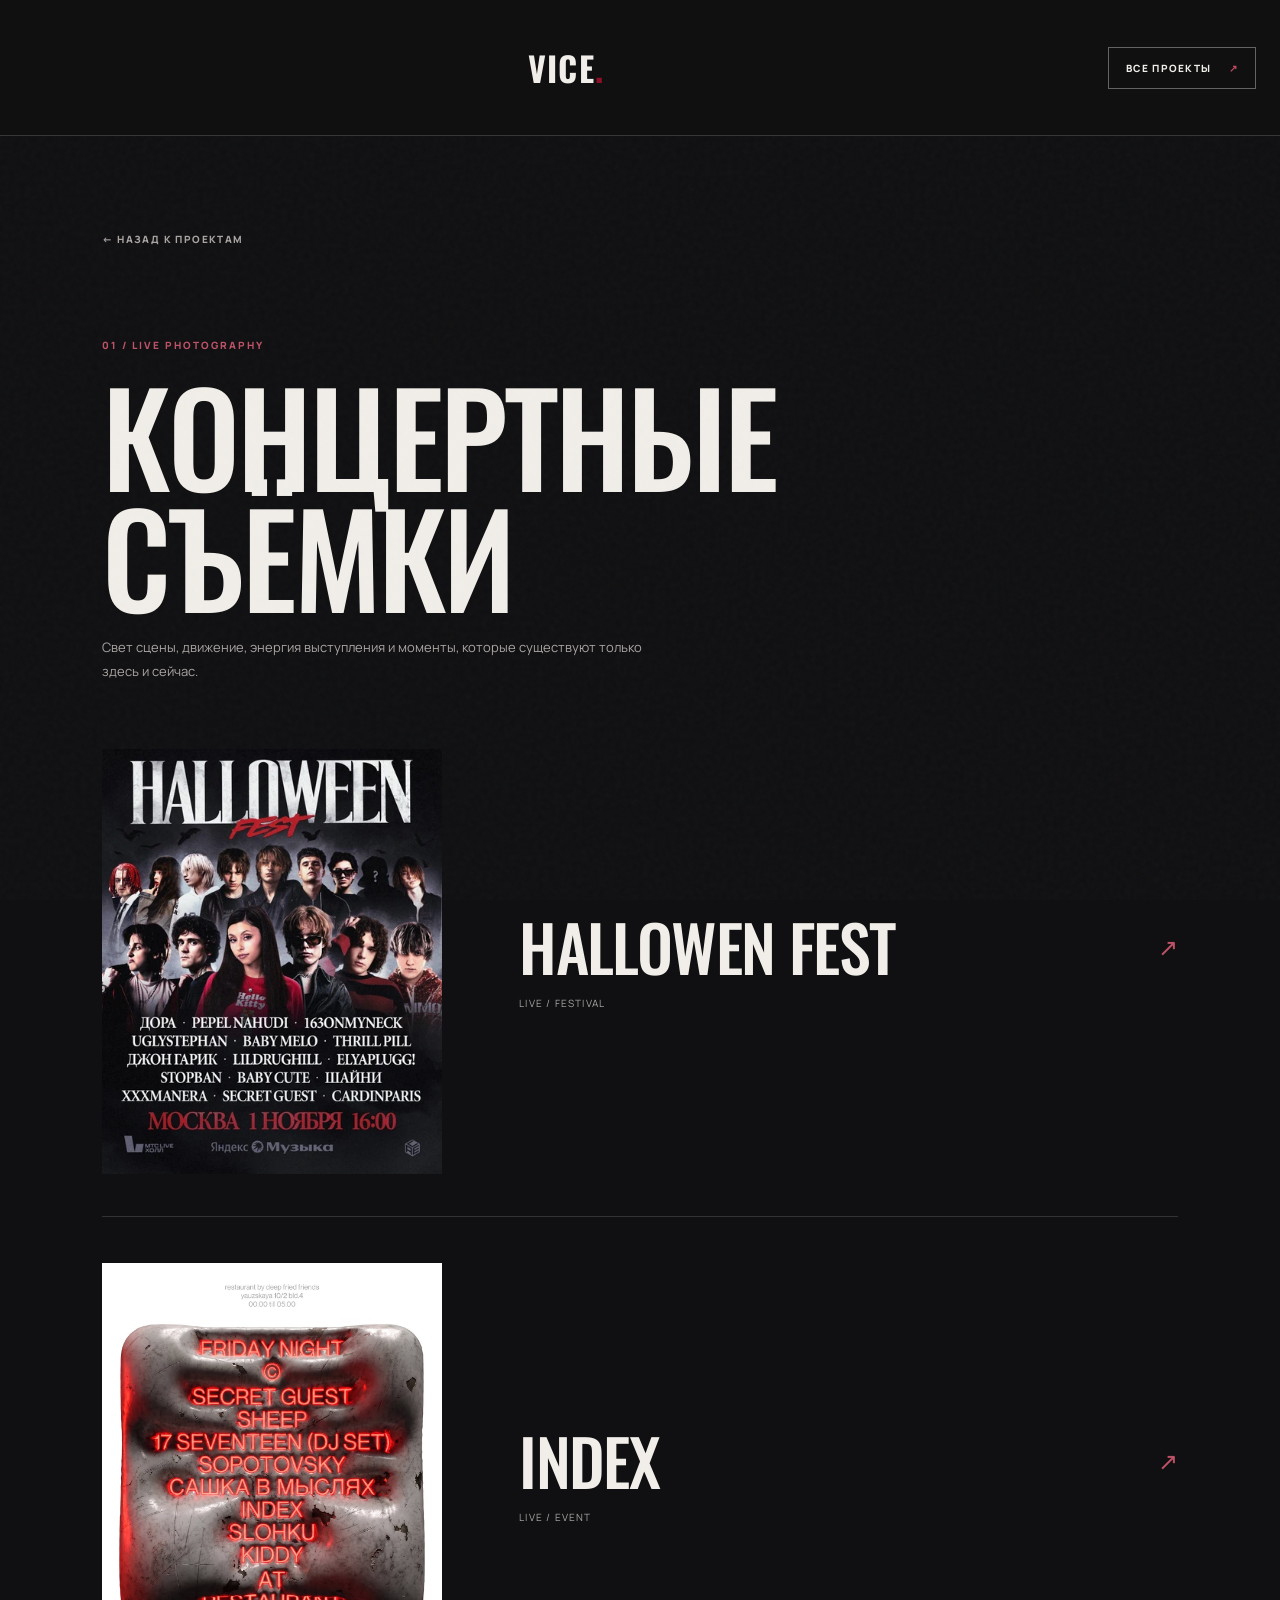
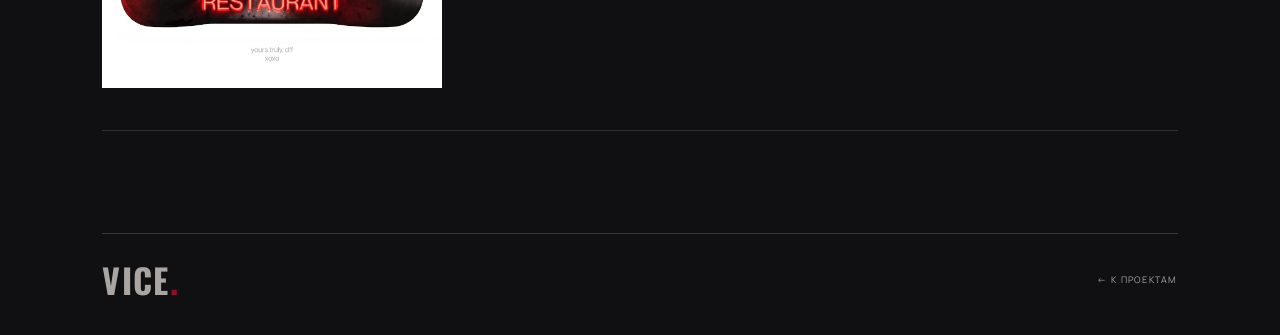
==== commit 1e5022d2: "Place concert posters left with text on the right" ====
--- a/concerts.html
+++ b/concerts.html
@@ -17,18 +17,19 @@
     .case-kicker{margin-top:90px;color:#bd5267;font-size:10px;font-weight:800;letter-spacing:.2em}
     .case-title{margin:22px 0 18px;font:500 clamp(54px,10vw,130px)/.95 var(--display);letter-spacing:-.025em;text-transform:uppercase}
     .case-description{max-width:560px;color:#aaa5a2;font-size:13px;line-height:1.9}
-    .concert-projects{margin-top:55px;display:grid;grid-template-columns:repeat(2,minmax(0,1fr));gap:26px}
-    .concert-project{display:block;min-width:0}
-    .concert-poster{width:100%;min-height:0;aspect-ratio:auto;overflow:visible;background:transparent;border:0;display:flex;justify-content:center;align-items:flex-start}
-    .concert-poster img{display:block;width:min(100%,340px);height:auto;max-height:460px;object-fit:contain;transition:transform .35s ease,opacity .3s ease}
+    .concert-projects{margin-top:65px;display:flex;flex-direction:column;gap:46px}
+    .concert-project{display:grid;grid-template-columns:minmax(220px,340px) minmax(0,1fr);align-items:center;gap:clamp(30px,6vw,90px);min-width:0;padding-bottom:42px;border-bottom:1px solid rgba(255,255,255,.14)}
+    .concert-poster{width:100%;display:flex;justify-content:center;align-items:center}
+    .concert-poster img{display:block;width:100%;height:auto;max-height:460px;object-fit:contain;transition:transform .35s ease,opacity .3s ease}
     .concert-project:hover .concert-poster img{transform:scale(1.015);opacity:.88}
-    .concert-project-title{display:flex;align-items:center;justify-content:space-between;gap:16px;margin-top:20px}
-    .concert-project-title h2{margin:0;font:500 clamp(30px,4vw,52px)/1.05 var(--display);text-transform:uppercase}
+    .concert-project-copy{min-width:0}
+    .concert-project-title{display:flex;align-items:center;justify-content:space-between;gap:16px}
+    .concert-project-title h2{margin:0;font:500 clamp(36px,5vw,66px)/1.05 var(--display);text-transform:uppercase}
     .concert-project-title span{color:#bd5267;font-size:24px;transition:transform .25s}
     .concert-project:hover .concert-project-title span{transform:translate(4px,-4px)}
-    .concert-project p{margin:10px 0 0;color:#aaa5a2;font-size:10px;letter-spacing:.12em}
+    .concert-project p{margin:16px 0 0;color:#aaa5a2;font-size:10px;letter-spacing:.12em}
     .case-footer{margin:0 8vw 30px;padding-top:20px;border-top:1px solid rgba(255,255,255,.16);display:flex;justify-content:space-between;align-items:center;color:#aaa5a2;font-size:9px;letter-spacing:.14em}
-    @media(max-width:650px){.case-page{padding:8vw 7vw 16vw}.case-kicker{margin-top:75px}.concert-projects{grid-template-columns:1fr;gap:42px}.concert-poster img{width:min(100%,290px);max-height:420px}.concert-project-title h2{font-size:38px}.case-footer{margin-left:7vw;margin-right:7vw}}
+    @media(max-width:650px){.case-page{padding:8vw 7vw 16vw}.case-kicker{margin-top:75px}.concert-projects{gap:34px}.concert-project{grid-template-columns:minmax(105px,38%) minmax(0,1fr);gap:20px;padding-bottom:30px}.concert-poster img{max-height:300px}.concert-project-title h2{font-size:clamp(26px,7vw,38px)}.concert-project-title span{font-size:19px}.concert-project p{margin-top:10px;font-size:9px}.case-footer{margin-left:7vw;margin-right:7vw}}
   </style>
 </head>
 <body>
@@ -45,13 +46,17 @@
     <section class="concert-projects" aria-label="Концертные проекты">
       <a class="concert-project" href="hallowen-fest.html">
         <div class="concert-poster"><img src="images/projects/concerts/Hallowen%20fest/%D0%B0%D1%84%D0%B8%D1%88%D0%B0%20hallowen%20fest.webp" alt="Афиша Hallowen Fest"></div>
-        <div class="concert-project-title"><h2>Hallowen Fest</h2><span>↗</span></div>
-        <p>LIVE / FESTIVAL</p>
+        <div class="concert-project-copy">
+          <div class="concert-project-title"><h2>Hallowen Fest</h2><span>↗</span></div>
+          <p>LIVE / FESTIVAL</p>
+        </div>
       </a>
       <a class="concert-project" href="index-event.html">
         <div class="concert-poster"><img src="images/projects/concerts/INDEX/%D0%90%D0%A4%D0%98%D0%A8%D0%90%20%D0%B8%D0%BD%D0%B4%D0%B5%D0%BA%D1%81.jpg" alt="Афиша INDEX"></div>
-        <div class="concert-project-title"><h2>INDEX</h2><span>↗</span></div>
-        <p>LIVE / EVENT</p>
+        <div class="concert-project-copy">
+          <div class="concert-project-title"><h2>INDEX</h2><span>↗</span></div>
+          <p>LIVE / EVENT</p>
+        </div>
       </a>
     </section>
   </main>
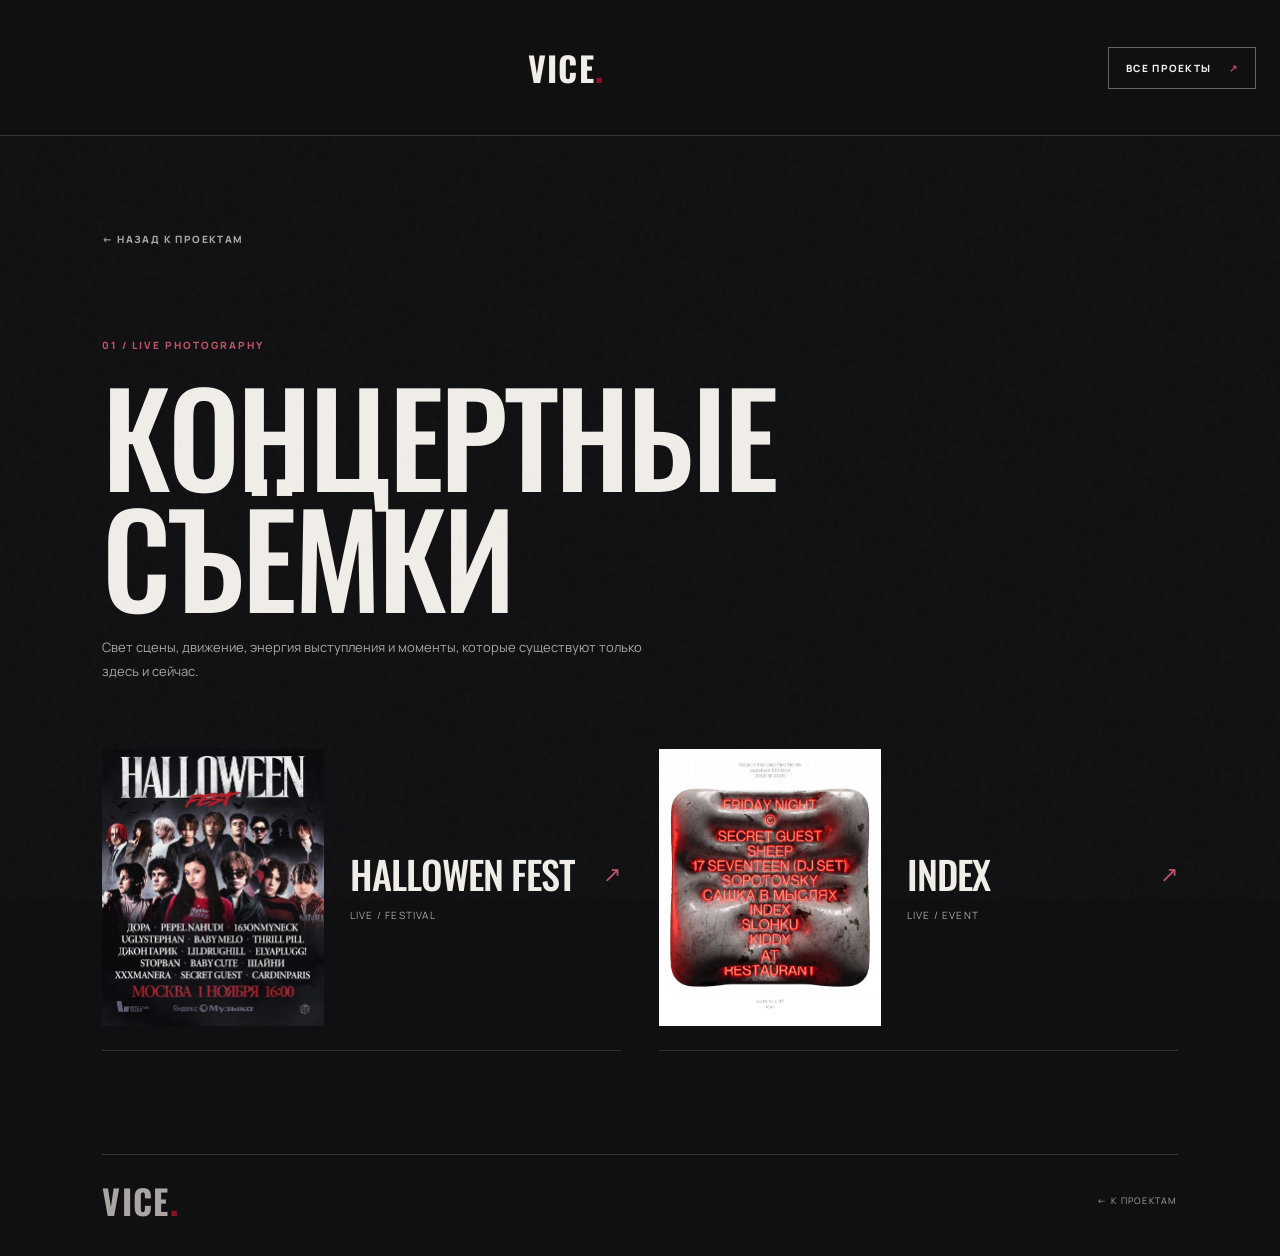
==== commit 24b8b519: "Show concert projects side by side in one row" ====
--- a/concerts.html
+++ b/concerts.html
@@ -17,19 +17,20 @@
     .case-kicker{margin-top:90px;color:#bd5267;font-size:10px;font-weight:800;letter-spacing:.2em}
     .case-title{margin:22px 0 18px;font:500 clamp(54px,10vw,130px)/.95 var(--display);letter-spacing:-.025em;text-transform:uppercase}
     .case-description{max-width:560px;color:#aaa5a2;font-size:13px;line-height:1.9}
-    .concert-projects{margin-top:65px;display:flex;flex-direction:column;gap:46px}
-    .concert-project{display:grid;grid-template-columns:minmax(220px,340px) minmax(0,1fr);align-items:center;gap:clamp(30px,6vw,90px);min-width:0;padding-bottom:42px;border-bottom:1px solid rgba(255,255,255,.14)}
+    .concert-projects{margin-top:65px;display:grid;grid-template-columns:repeat(2,minmax(0,1fr));gap:clamp(22px,3vw,44px)}
+    .concert-project{display:grid;grid-template-columns:minmax(0,.9fr) minmax(0,1.1fr);align-items:center;gap:clamp(14px,2vw,26px);min-width:0;padding-bottom:24px;border-bottom:1px solid rgba(255,255,255,.14)}
     .concert-poster{width:100%;display:flex;justify-content:center;align-items:center}
-    .concert-poster img{display:block;width:100%;height:auto;max-height:460px;object-fit:contain;transition:transform .35s ease,opacity .3s ease}
+    .concert-poster img{display:block;width:100%;height:auto;max-height:340px;object-fit:contain;transition:transform .35s ease,opacity .3s ease}
     .concert-project:hover .concert-poster img{transform:scale(1.015);opacity:.88}
     .concert-project-copy{min-width:0}
-    .concert-project-title{display:flex;align-items:center;justify-content:space-between;gap:16px}
-    .concert-project-title h2{margin:0;font:500 clamp(36px,5vw,66px)/1.05 var(--display);text-transform:uppercase}
-    .concert-project-title span{color:#bd5267;font-size:24px;transition:transform .25s}
+    .concert-project-title{display:flex;align-items:center;justify-content:space-between;gap:10px}
+    .concert-project-title h2{margin:0;font:500 clamp(27px,3vw,48px)/1.05 var(--display);text-transform:uppercase}
+    .concert-project-title span{color:#bd5267;font-size:22px;transition:transform .25s}
     .concert-project:hover .concert-project-title span{transform:translate(4px,-4px)}
-    .concert-project p{margin:16px 0 0;color:#aaa5a2;font-size:10px;letter-spacing:.12em}
+    .concert-project p{margin:14px 0 0;color:#aaa5a2;font-size:10px;letter-spacing:.12em}
     .case-footer{margin:0 8vw 30px;padding-top:20px;border-top:1px solid rgba(255,255,255,.16);display:flex;justify-content:space-between;align-items:center;color:#aaa5a2;font-size:9px;letter-spacing:.14em}
-    @media(max-width:650px){.case-page{padding:8vw 7vw 16vw}.case-kicker{margin-top:75px}.concert-projects{gap:34px}.concert-project{grid-template-columns:minmax(105px,38%) minmax(0,1fr);gap:20px;padding-bottom:30px}.concert-poster img{max-height:300px}.concert-project-title h2{font-size:clamp(26px,7vw,38px)}.concert-project-title span{font-size:19px}.concert-project p{margin-top:10px;font-size:9px}.case-footer{margin-left:7vw;margin-right:7vw}}
+    @media(max-width:900px){.concert-projects{grid-template-columns:1fr;gap:34px}.concert-project{grid-template-columns:minmax(160px,280px) minmax(0,1fr);gap:clamp(24px,5vw,55px)}.concert-poster img{max-height:400px}}
+    @media(max-width:650px){.case-page{padding:8vw 7vw 16vw}.case-kicker{margin-top:75px}.concert-project{grid-template-columns:minmax(105px,38%) minmax(0,1fr);gap:20px;padding-bottom:30px}.concert-poster img{max-height:300px}.concert-project-title h2{font-size:clamp(26px,7vw,38px)}.concert-project-title span{font-size:19px}.concert-project p{margin-top:10px;font-size:9px}.case-footer{margin-left:7vw;margin-right:7vw}}
   </style>
 </head>
 <body>
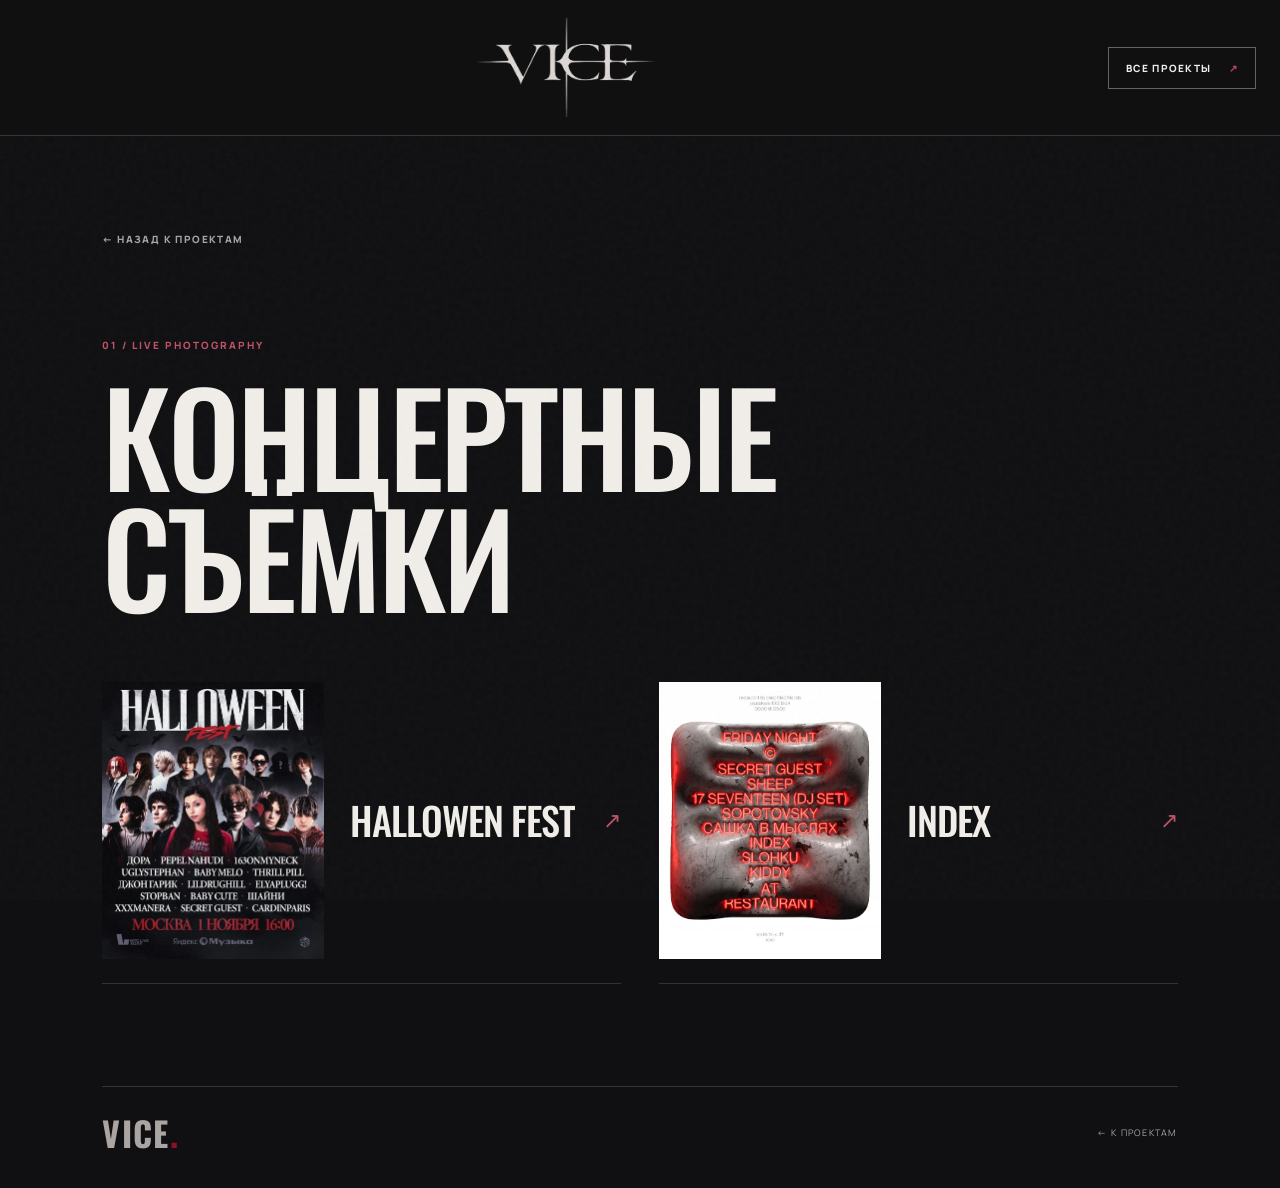
==== commit 0e4b796a: "Remove page descriptions and unify logo headers" ====
--- a/concerts.html
+++ b/concerts.html
@@ -16,7 +16,7 @@
     .case-back:hover{color:#fff}
     .case-kicker{margin-top:90px;color:#bd5267;font-size:10px;font-weight:800;letter-spacing:.2em}
     .case-title{margin:22px 0 18px;font:500 clamp(54px,10vw,130px)/.95 var(--display);letter-spacing:-.025em;text-transform:uppercase}
-    .case-description{max-width:560px;color:#aaa5a2;font-size:13px;line-height:1.9}
+    
     .concert-projects{margin-top:65px;display:grid;grid-template-columns:repeat(2,minmax(0,1fr));gap:clamp(22px,3vw,44px)}
     .concert-project{display:grid;grid-template-columns:minmax(0,.9fr) minmax(0,1.1fr);align-items:center;gap:clamp(14px,2vw,26px);min-width:0;padding-bottom:24px;border-bottom:1px solid rgba(255,255,255,.14)}
     .concert-poster{width:100%;display:flex;justify-content:center;align-items:center}
@@ -27,36 +27,36 @@
     .concert-project-title h2{margin:0;font:500 clamp(27px,3vw,48px)/1.05 var(--display);text-transform:uppercase}
     .concert-project-title span{color:#bd5267;font-size:22px;transition:transform .25s}
     .concert-project:hover .concert-project-title span{transform:translate(4px,-4px)}
-    .concert-project p{margin:14px 0 0;color:#aaa5a2;font-size:10px;letter-spacing:.12em}
+    
     .case-footer{margin:0 8vw 30px;padding-top:20px;border-top:1px solid rgba(255,255,255,.16);display:flex;justify-content:space-between;align-items:center;color:#aaa5a2;font-size:9px;letter-spacing:.14em}
     @media(max-width:900px){.concert-projects{grid-template-columns:1fr;gap:34px}.concert-project{grid-template-columns:minmax(160px,280px) minmax(0,1fr);gap:clamp(24px,5vw,55px)}.concert-poster img{max-height:400px}}
-    @media(max-width:650px){.case-page{padding:8vw 7vw 16vw}.case-kicker{margin-top:75px}.concert-project{grid-template-columns:minmax(105px,38%) minmax(0,1fr);gap:20px;padding-bottom:30px}.concert-poster img{max-height:300px}.concert-project-title h2{font-size:clamp(26px,7vw,38px)}.concert-project-title span{font-size:19px}.concert-project p{margin-top:10px;font-size:9px}.case-footer{margin-left:7vw;margin-right:7vw}}
+    @media(max-width:650px){.case-page{padding:8vw 7vw 16vw}.case-kicker{margin-top:75px}.concert-project{grid-template-columns:minmax(105px,38%) minmax(0,1fr);gap:20px;padding-bottom:30px}.concert-poster img{max-height:300px}.concert-project-title h2{font-size:clamp(26px,7vw,38px)}.concert-project-title span{font-size:19px}.case-footer{margin-left:7vw;margin-right:7vw}}
   </style>
 </head>
 <body>
   <div class="grain" aria-hidden="true"></div>
   <header class="site-header">
-    <a class="wordmark" href="index.html">VICE<span>.</span></a>
+    <a class="wordmark" href="index.html" aria-label="VICE — на главную"><img class="site-logo" src="images/%D0%BB%D0%BE%D0%B3%D0%BE%20%D0%B1%D0%B5%D0%B7%20%D1%84%D0%BE%D0%BD%D0%B0.png" alt="VICE"></a>
     <a class="header-cta" href="index.html#works">ВСЕ ПРОЕКТЫ <span>↗</span></a>
   </header>
   <main class="case-page">
     <a class="case-back" href="index.html#works">← НАЗАД К ПРОЕКТАМ</a>
     <div class="case-kicker">01 / LIVE PHOTOGRAPHY</div>
     <h1 class="case-title">Концертные съёмки</h1>
-    <p class="case-description">Свет сцены, движение, энергия выступления и моменты, которые существуют только здесь и сейчас.</p>
+    
     <section class="concert-projects" aria-label="Концертные проекты">
       <a class="concert-project" href="hallowen-fest.html">
         <div class="concert-poster"><img src="images/projects/concerts/Hallowen%20fest/%D0%B0%D1%84%D0%B8%D1%88%D0%B0%20hallowen%20fest.webp" alt="Афиша Hallowen Fest"></div>
         <div class="concert-project-copy">
           <div class="concert-project-title"><h2>Hallowen Fest</h2><span>↗</span></div>
-          <p>LIVE / FESTIVAL</p>
+          
         </div>
       </a>
       <a class="concert-project" href="index-event.html">
         <div class="concert-poster"><img src="images/projects/concerts/INDEX/%D0%90%D0%A4%D0%98%D0%A8%D0%90%20%D0%B8%D0%BD%D0%B4%D0%B5%D0%BA%D1%81.jpg" alt="Афиша INDEX"></div>
         <div class="concert-project-copy">
           <div class="concert-project-title"><h2>INDEX</h2><span>↗</span></div>
-          <p>LIVE / EVENT</p>
+          
         </div>
       </a>
     </section>
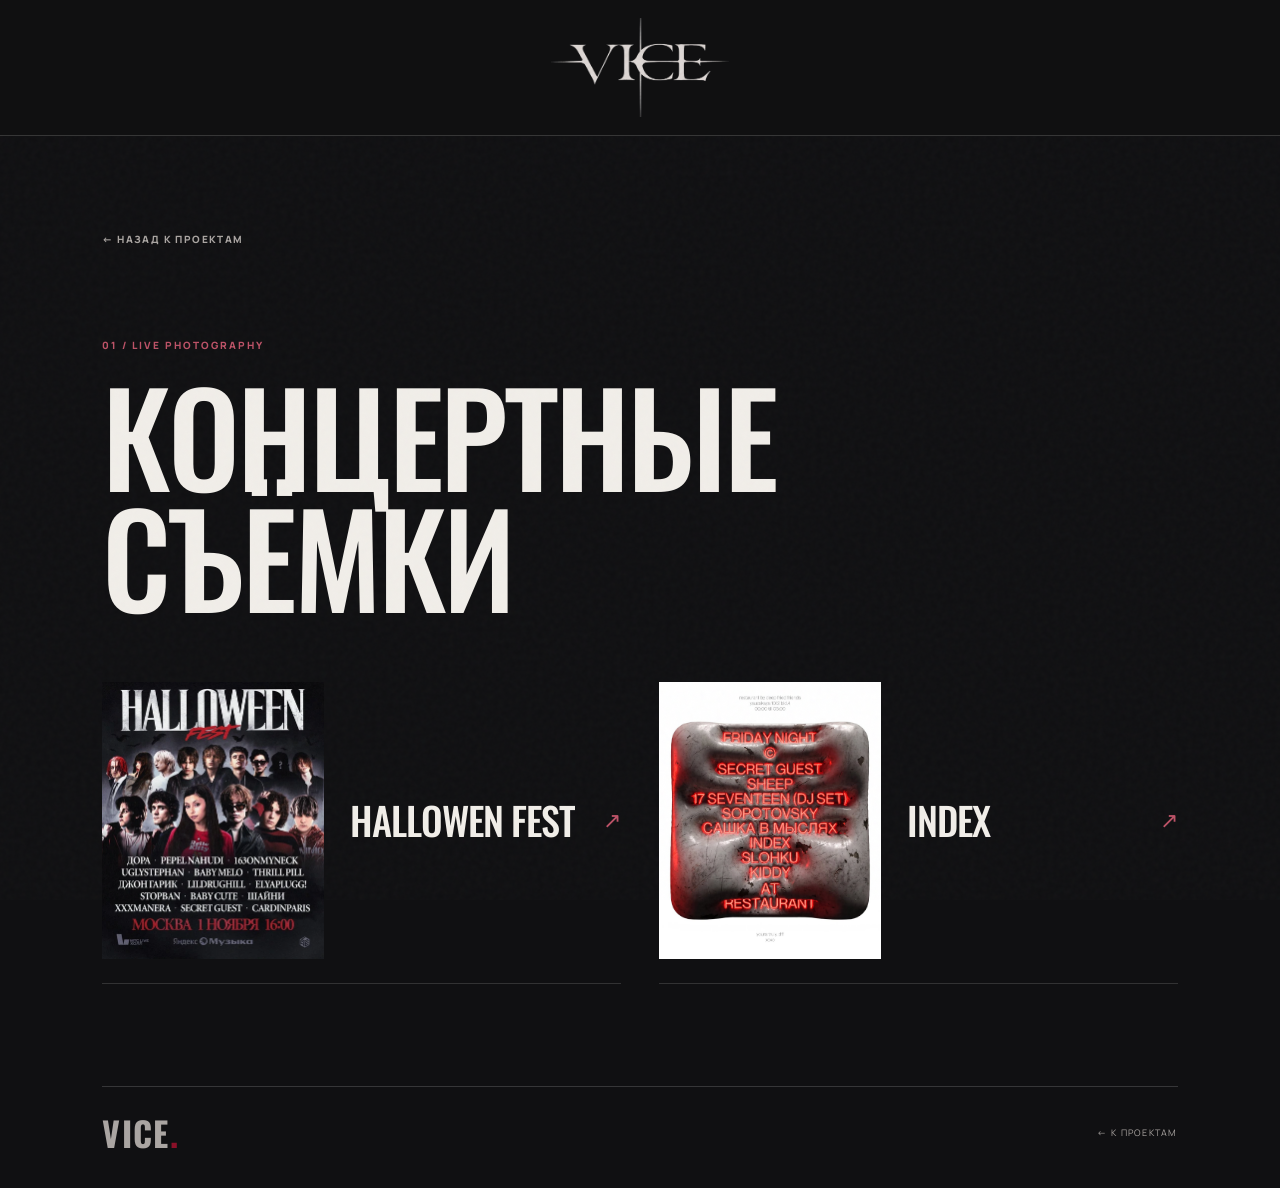
==== commit 725b680e: "Keep only the VICE logo in page headers" ====
--- a/concerts.html
+++ b/concerts.html
@@ -37,7 +37,6 @@
   <div class="grain" aria-hidden="true"></div>
   <header class="site-header">
     <a class="wordmark" href="index.html" aria-label="VICE — на главную"><img class="site-logo" src="images/%D0%BB%D0%BE%D0%B3%D0%BE%20%D0%B1%D0%B5%D0%B7%20%D1%84%D0%BE%D0%BD%D0%B0.png" alt="VICE"></a>
-    <a class="header-cta" href="index.html#works">ВСЕ ПРОЕКТЫ <span>↗</span></a>
   </header>
   <main class="case-page">
     <a class="case-back" href="index.html#works">← НАЗАД К ПРОЕКТАМ</a>
